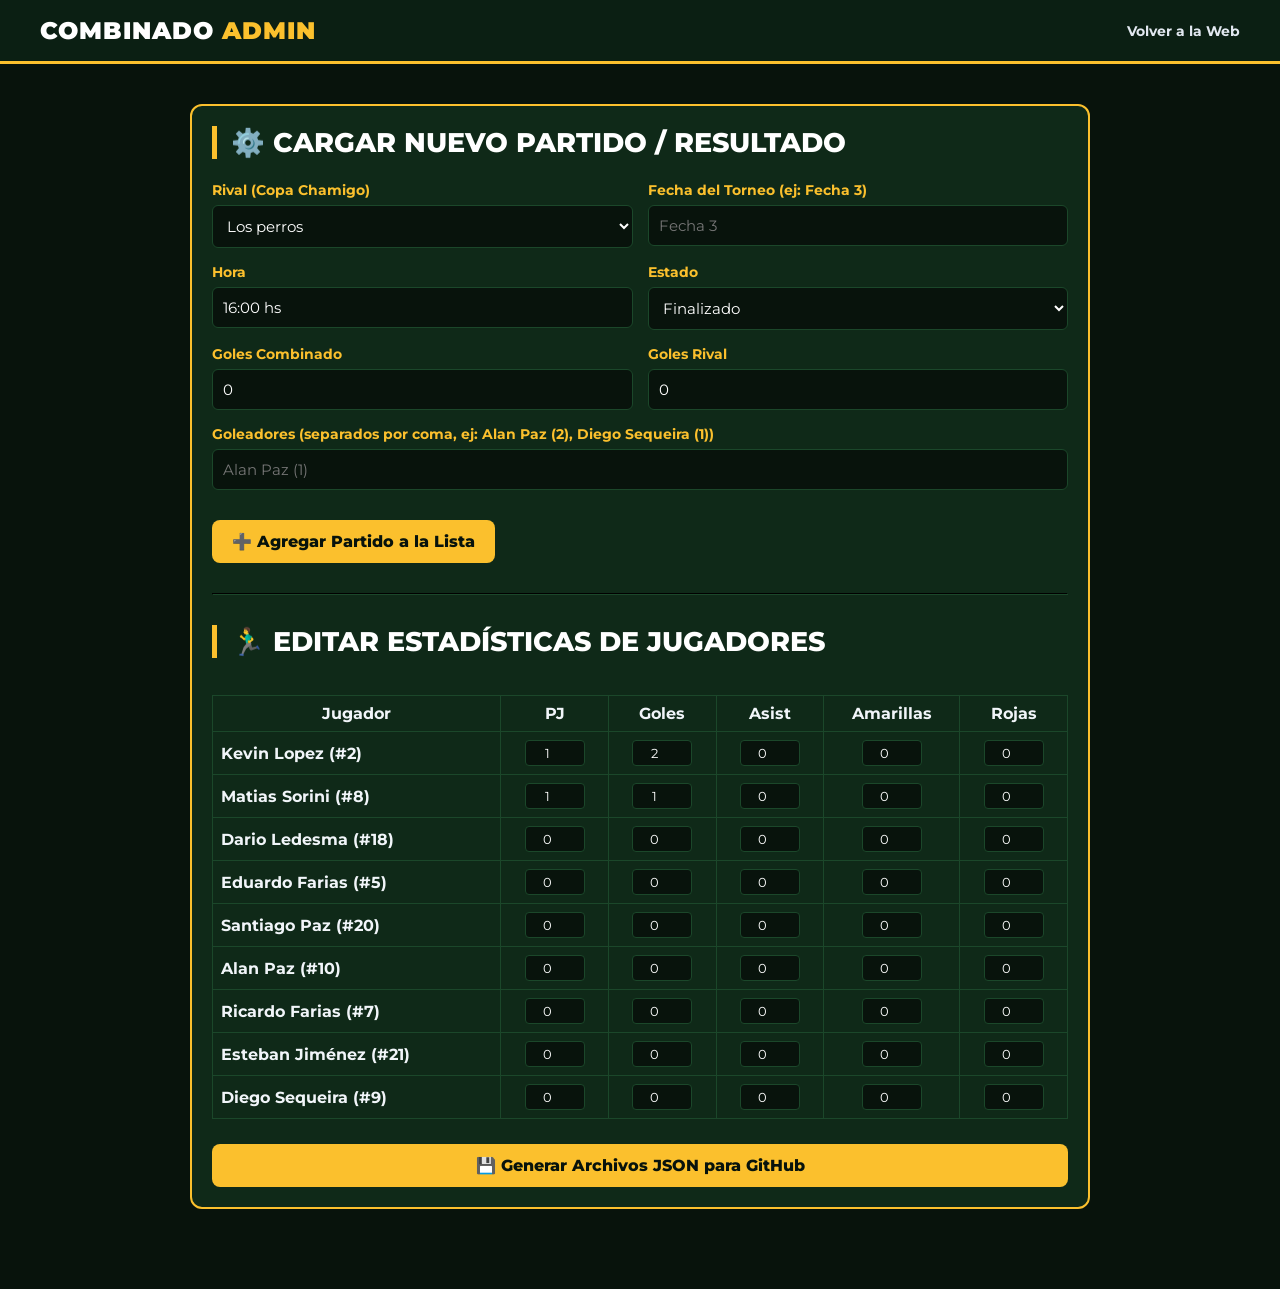
==== admin.html @ 6ab1eed3 "se creo admin" ====
<!DOCTYPE html>
<html lang="es">
<head>
  <meta charset="UTF-8">
  <meta name="viewport" content="width=device-width, initial-scale=1.0">
  <title>Combinado FC - Panel Admin</title>
  <link rel="stylesheet" href="css/styles.css">
  <link href="https://fonts.googleapis.com/css2?family=Montserrat:wght@400;600;700;800;900&display=swap" rel="stylesheet">
  <style>
    .admin-container {
      max-width: 900px;
      margin: 40px auto;
      padding: 20px;
      background: #0f2918;
      border: 2px solid #fbc02d;
      border-radius: 12px;
    }
    .form-group {
      margin-bottom: 15px;
      display: flex;
      flex-direction: column;
      gap: 6px;
    }
    .form-group label {
      font-weight: 700;
      color: #fbc02d;
      font-size: 0.9rem;
    }
    .form-control {
      padding: 10px;
      border-radius: 6px;
      border: 1px solid #1b472a;
      background: #08130c;
      color: #fff;
      font-size: 0.95rem;
    }
    .grid-2 {
      display: grid;
      grid-template-columns: 1fr 1fr;
      gap: 15px;
    }
    .btn-admin {
      background: #fbc02d;
      color: #08130c;
      border: none;
      padding: 12px 20px;
      font-weight: 800;
      border-radius: 8px;
      cursor: pointer;
      font-size: 1rem;
      margin-top: 15px;
      transition: background 0.3s;
    }
    .btn-admin:hover {
      background: #d4a017;
    }
    .admin-table {
      width: 100%;
      border-collapse: collapse;
      margin-top: 15px;
    }
    .admin-table th, .admin-table td {
      padding: 8px;
      border: 1px solid #1b472a;
      text-align: center;
    }
    .admin-table input {
      width: 60px;
      text-align: center;
      padding: 4px;
      background: #08130c;
      border: 1px solid #1b472a;
      color: #fff;
      border-radius: 4px;
    }
    textarea.json-output {
      width: 100%;
      height: 180px;
      background: #050c07;
      color: #a3e635;
      font-family: monospace;
      padding: 10px;
      border-radius: 6px;
      border: 1px solid #1b472a;
      margin-top: 10px;
    }
  </style>
</head>
<body>

  <header class="header">
    <div class="logo-container">
      <div class="logo">COMBINADO <span>ADMIN</span></div>
    </div>
    <nav class="nav-links">
      <a href="index.html">Volver a la Web</a>
    </nav>
  </header>

  <div class="admin-container">
    <h2>⚙️ Cargar Nuevo Partido / Resultado</h2>
    
    <form id="form-partido">
      <div class="grid-2">
        <div class="form-group">
          <label>Rival (Copa Chamigo)</label>
          <select id="partido-rival" class="form-control" required></select>
        </div>
        <div class="form-group">
          <label>Fecha del Torneo (ej: Fecha 3)</label>
          <input type="text" id="partido-fecha" class="form-control" placeholder="Fecha 3" required>
        </div>
      </div>

      <div class="grid-2">
        <div class="form-group">
          <label>Hora</label>
          <input type="text" id="partido-hora" class="form-control" value="16:00 hs">
        </div>
        <div class="form-group">
          <label>Estado</label>
          <select id="partido-estado" class="form-control">
            <option value="finalizado">Finalizado</option>
            <option value="pendiente">Pendiente</option>
          </select>
        </div>
      </div>

      <div class="grid-2">
        <div class="form-group">
          <label>Goles Combinado</label>
          <input type="number" id="goles-favor" class="form-control" value="0">
        </div>
        <div class="form-group">
          <label>Goles Rival</label>
          <input type="number" id="goles-rival" class="form-control" value="0">
        </div>
      </div>

      <div class="form-group">
        <label>Goleadores (separados por coma, ej: Alan Paz (2), Diego Sequeira (1))</label>
        <input type="text" id="partido-goleadores" class="form-control" placeholder="Alan Paz (1)">
      </div>

      <button type="button" class="btn-admin" onclick="agregarPartido()">➕ Agregar Partido a la Lista</button>
    </form>

    <hr style="border-color:#1b472a; margin:30px 0;">

    <h2>🏃‍♂️ Editar Estadísticas de Jugadores</h2>
    <div style="overflow-x:auto;">
      <table class="admin-table">
        <thead>
          <tr>
            <th>Jugador</th>
            <th>PJ</th>
            <th>Goles</th>
            <th>Asist</th>
            <th>Amarillas</th>
            <th>Rojas</th>
          </tr>
        </thead>
        <tbody id="tbody-admin-jugadores"></tbody>
      </table>
    </div>

    <button type="button" class="btn-admin" style="width:100%; margin-top:25px;" onclick="generarJSONs()">💾 Generar Archivos JSON para GitHub</button>

    <div id="seccion-resultados" style="display:none; margin-top:30px;">
      <h3>📄 Copia esto en `data/partidos.json`:</h3>
      <textarea id="json-partidos-out" class="json-output" readonly></textarea>
      
      <h3 style="margin-top:20px;">📄 Copia esto en `data/jugadores.json`:</h3>
      <textarea id="json-jugadores-out" class="json-output" readonly></textarea>
    </div>
  </div>

  <script src="js/admin.js"></script>
</body>
</html>
---- css/styles.css ----
* {
  box-sizing: border-box;
  margin: 0;
  padding: 0;
  font-family: 'Montserrat', sans-serif;
  scroll-behavior: smooth;
}

body {
  background-color: #08130c;
  color: #f1f5f9;
  padding-bottom: 40px;
}

/* Header & Nav */
.header {
  display: flex;
  justify-content: space-between;
  align-items: center;
  padding: 16px 40px;
  background-color: #0b1f13;
  border-bottom: 3px solid #fbc02d;
  position: sticky;
  top: 0;
  z-index: 1000;
}

.logo-container {
  display: flex;
  align-items: center;
  gap: 12px;
}

.escudo-img {
  width: 42px;
  height: 42px;
  object-fit: contain;
}

.logo {
  font-size: 1.5rem;
  font-weight: 900;
  color: #ffffff;
  letter-spacing: 1px;
}

.logo span {
  color: #fbc02d;
}

.nav-links a {
  color: #e2e8f0;
  text-decoration: none;
  margin-left: 20px;
  font-weight: 700;
  font-size: 0.9rem;
  transition: color 0.3s;
}

.nav-links a:hover {
  color: #fbc02d;
}

/* Hero Section */
.hero {
  background: linear-gradient(180deg, rgba(11,83,44,0.35) 0%, rgba(8,19,12,1) 100%), #0b1f13;
  text-align: center;
  padding: 50px 20px;
  border-bottom: 1px solid #163821;
}

.hero img {
  width: 110px;
  margin-bottom: 15px;
}

.hero h1 {
  font-size: 2.8rem;
  font-weight: 900;
  color: #ffffff;
}

.hero h1 span {
  color: #fbc02d;
}

.hero p {
  color: #a3e635;
  font-size: 1.1rem;
  letter-spacing: 2px;
  text-transform: uppercase;
  font-weight: 700;
}

/* Layout Secciones */
.seccion {
  max-width: 1200px;
  margin: 45px auto;
  padding: 0 20px;
}

h2 {
  color: #ffffff;
  font-size: 1.7rem;
  margin-bottom: 22px;
  border-left: 5px solid #fbc02d;
  padding-left: 14px;
  text-transform: uppercase;
  font-weight: 800;
}

/* Tablas General */
.tabla-container {
  overflow-x: auto;
  background: #0f2918;
  border-radius: 10px;
  border: 1px solid #1b472a;
}

.tabla-custom {
  width: 100%;
  border-collapse: collapse;
  text-align: left;
}

.tabla-custom th, .tabla-custom td {
  padding: 12px 16px;
  border-bottom: 1px solid #163d24;
}

.tabla-custom th {
  background-color: #0b1f13;
  color: #fbc02d;
  font-weight: 800;
  text-transform: uppercase;
  font-size: 0.8rem;
}

.tabla-custom tr:hover {
  background-color: #143620;
}

.highlight-row {
  background-color: rgba(251, 192, 45, 0.12) !important;
  font-weight: bold;
}

/* Grid de Jugadores más amplio para resaltar la carta */
.grid-jugadores {
  display: grid;
  grid-template-columns: repeat(auto-fill, minmax(270px, 1fr));
  gap: 28px;
}

/* Carta Estilo FUT / Panini (Fotos Grandes) */
.card-jugador {
  background: linear-gradient(145deg, #0e2918, #07150c);
  border: 2px solid #fbc02d;
  border-radius: 16px;
  padding: 15px;
  text-align: center;
  position: relative;
  cursor: pointer;
  box-shadow: 0 10px 25px rgba(0, 0, 0, 0.6);
  transition: transform 0.3s ease, box-shadow 0.3s ease;
  overflow: hidden;
}

.card-jugador:hover {
  transform: translateY(-8px) scale(1.02);
  box-shadow: 0 15px 30px rgba(251, 192, 45, 0.35);
}

/* Insignia con Dorsal y Posición */
.badge-jugador {
  position: absolute;
  top: 15px;
  left: 15px;
  display: flex;
  flex-direction: column;
  align-items: center;
  z-index: 2;
}

.card-jugador .dorsal {
  font-size: 1.8rem;
  font-weight: 900;
  color: #fbc02d;
  line-height: 1;
}

.card-jugador .posicion-badge {
  font-size: 0.72rem;
  font-weight: 800;
  color: #ffffff;
  background-color: #0b532c;
  padding: 3px 8px;
  border-radius: 6px;
  margin-top: 4px;
  text-transform: uppercase;
  border: 1px solid #fbc02d;
}

/* Foto de Jugador Grande */
.foto-contenedor-grande {
  width: 100%;
  height: 220px;
  margin: 10px 0;
  border-radius: 12px;
  overflow: hidden;
  background: radial-gradient(circle, #134226 0%, #08130c 100%);
  display: flex;
  justify-content: center;
  align-items: center;
  border: 1px solid #1c5232;
}

.foto-jugador-grande {
  width: 100%;
  height: 100%;
  object-fit: cover;
  object-position: top center;
  transition: transform 0.3s ease;
}

.card-jugador:hover .foto-jugador-grande {
  transform: scale(1.05);
}

/* Nombre del Jugador */
.card-jugador h3 {
  font-size: 1.25rem;
  font-weight: 900;
  color: #ffffff;
  margin: 10px 0 12px 0;
  text-transform: uppercase;
  letter-spacing: 0.5px;
  text-shadow: 0 2px 4px rgba(0,0,0,0.8);
}

/* Rejilla de Stats en la base de la carta */
.stats-grid-fiba {
  display: grid;
  grid-template-columns: repeat(4, 1fr);
  gap: 5px;
  background: rgba(5, 15, 9, 0.85);
  padding: 10px 5px;
  border-radius: 10px;
  border: 1px solid #1c5232;
}

.stat-box-fiba {
  display: flex;
  flex-direction: column;
  align-items: center;
}

.stat-box-fiba .val {
  font-size: 1.1rem;
  font-weight: 900;
  color: #fbc02d;
}

.stat-box-fiba .lbl {
  font-size: 0.65rem;
  font-weight: 700;
  color: #a3b8aa;
  text-transform: uppercase;
}

/* Partidos */
.grid-partidos {
  display: flex;
  flex-direction: column;
  gap: 15px;
}

.card-partido {
  background: #0f2918;
  padding: 18px 22px;
  border-radius: 10px;
  border: 1px solid #1b472a;
  border-left: 5px solid #fbc02d;
}

.partido-info {
  display: flex;
  justify-content: space-between;
  font-size: 0.82rem;
  color: #88a391;
  margin-bottom: 10px;
  font-weight: 600;
}

.partido-resultado {
  display: flex;
  justify-content: space-between;
  align-items: center;
}

.equipo {
  font-size: 1.1rem;
  font-weight: 800;
  width: 40%;
}

.equipo.rival {
  text-align: right;
}

.score {
  font-size: 1.4rem;
  font-weight: 900;
  color: #08130c;
  background: #fbc02d;
  padding: 4px 14px;
  border-radius: 6px;
}

.partido-goleadores {
  margin-top: 10px;
  padding-top: 8px;
  border-top: 1px solid #163d24;
  font-size: 0.82rem;
  color: #a3e635;
}

/* Filtros */
.filtros-posicion {
  display: flex;
  gap: 10px;
  margin-bottom: 22px;
  flex-wrap: wrap;
}

.btn-filtro {
  background: #0f2918;
  border: 1px solid #1b472a;
  color: #ffffff;
  padding: 8px 16px;
  border-radius: 20px;
  cursor: pointer;
  font-weight: 600;
  transition: all 0.3s;
}

.btn-filtro:hover, .btn-filtro.active {
  background: #fbc02d;
  color: #08130c;
  border-color: #fbc02d;
}

/* Dos columnas para Tablas de Lideres */
.grid-tablas-lideres {
  display: grid;
  grid-template-columns: repeat(auto-fit, minmax(320px, 1fr));
  gap: 25px;
}

/* Modal */
.modal {
  display: none;
  position: fixed;
  z-index: 2000;
  left: 0;
  top: 0;
  width: 100%;
  height: 100%;
  background-color: rgba(0,0,0,0.85);
  justify-content: center;
  align-items: center;
}

.modal-content {
  background: #0f2918;
  padding: 25px;
  border-radius: 12px;
  border: 2px solid #fbc02d;
  max-width: 420px;
  width: 90%;
  position: relative;
}

.cerrar-modal {
  position: absolute;
  top: 12px;
  right: 18px;
  font-size: 1.6rem;
  color: #88a391;
  cursor: pointer;
}

.footer {
  text-align: center;
  padding: 25px;
  background-color: #050c07;
  color: #536d5b;
  font-size: 0.8rem;
  border-top: 1px solid #163d24;
  margin-top: 40px;
}
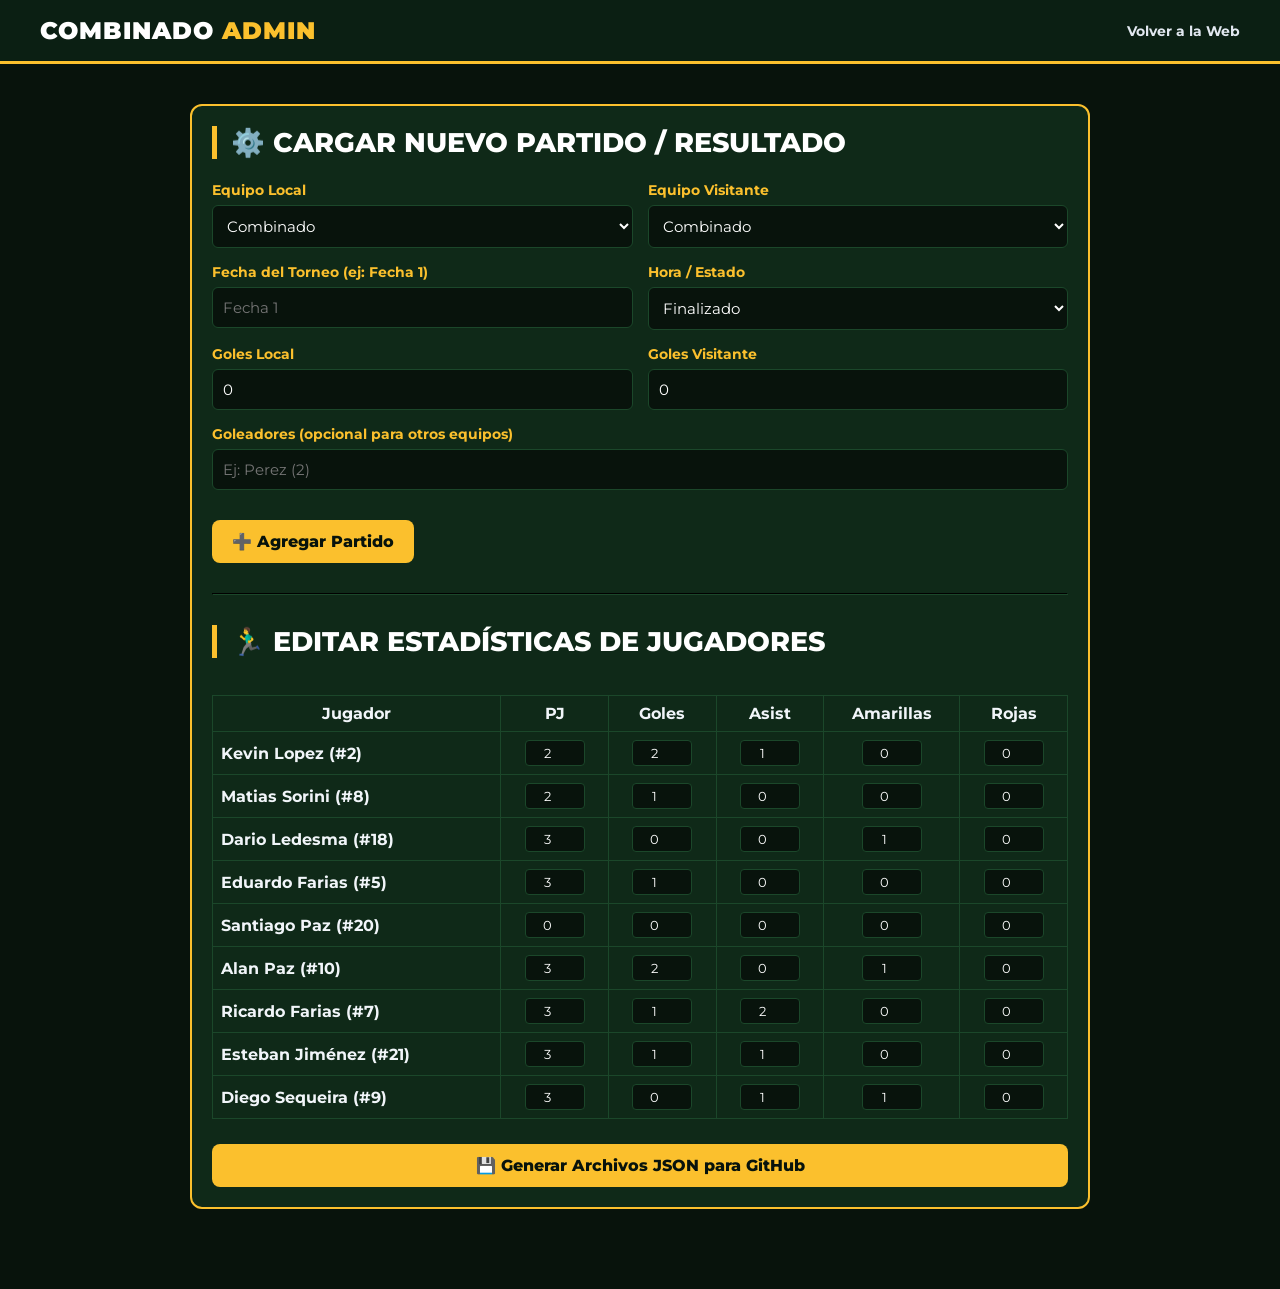
==== commit 6bc54327: "admin" ====
--- a/admin.html
+++ b/admin.html
@@ -100,50 +100,50 @@
   <div class="admin-container">
     <h2>⚙️ Cargar Nuevo Partido / Resultado</h2>
     
-    <form id="form-partido">
-      <div class="grid-2">
-        <div class="form-group">
-          <label>Rival (Copa Chamigo)</label>
-          <select id="partido-rival" class="form-control" required></select>
-        </div>
-        <div class="form-group">
-          <label>Fecha del Torneo (ej: Fecha 3)</label>
-          <input type="text" id="partido-fecha" class="form-control" placeholder="Fecha 3" required>
-        </div>
-      </div>
+<form id="form-partido">
+  <div class="grid-2">
+    <div class="form-group">
+      <label>Equipo Local</label>
+      <select id="partido-local" class="form-control" required></select>
+    </div>
+    <div class="form-group">
+      <label>Equipo Visitante</label>
+      <select id="partido-visitante" class="form-control" required></select>
+    </div>
+  </div>
 
-      <div class="grid-2">
-        <div class="form-group">
-          <label>Hora</label>
-          <input type="text" id="partido-hora" class="form-control" value="16:00 hs">
-        </div>
-        <div class="form-group">
-          <label>Estado</label>
-          <select id="partido-estado" class="form-control">
-            <option value="finalizado">Finalizado</option>
-            <option value="pendiente">Pendiente</option>
-          </select>
-        </div>
-      </div>
+  <div class="grid-2">
+    <div class="form-group">
+      <label>Fecha del Torneo (ej: Fecha 1)</label>
+      <input type="text" id="partido-fecha" class="form-control" placeholder="Fecha 1" required>
+    </div>
+    <div class="form-group">
+      <label>Hora / Estado</label>
+      <select id="partido-estado" class="form-control">
+        <option value="finalizado">Finalizado</option>
+        <option value="pendiente">Pendiente</option>
+      </select>
+    </div>
+  </div>
 
-      <div class="grid-2">
-        <div class="form-group">
-          <label>Goles Combinado</label>
-          <input type="number" id="goles-favor" class="form-control" value="0">
-        </div>
-        <div class="form-group">
-          <label>Goles Rival</label>
-          <input type="number" id="goles-rival" class="form-control" value="0">
-        </div>
-      </div>
+  <div class="grid-2">
+    <div class="form-group">
+      <label>Goles Local</label>
+      <input type="number" id="goles-local" class="form-control" value="0">
+    </div>
+    <div class="form-group">
+      <label>Goles Visitante</label>
+      <input type="number" id="goles-visitante" class="form-control" value="0">
+    </div>
+  </div>
 
-      <div class="form-group">
-        <label>Goleadores (separados por coma, ej: Alan Paz (2), Diego Sequeira (1))</label>
-        <input type="text" id="partido-goleadores" class="form-control" placeholder="Alan Paz (1)">
-      </div>
+  <div class="form-group">
+    <label>Goleadores (opcional para otros equipos)</label>
+    <input type="text" id="partido-goleadores" class="form-control" placeholder="Ej: Perez (2)">
+  </div>
 
-      <button type="button" class="btn-admin" onclick="agregarPartido()">➕ Agregar Partido a la Lista</button>
-    </form>
+  <button type="button" class="btn-admin" onclick="agregarPartido()">➕ Agregar Partido</button>
+</form>
 
     <hr style="border-color:#1b472a; margin:30px 0;">
 
